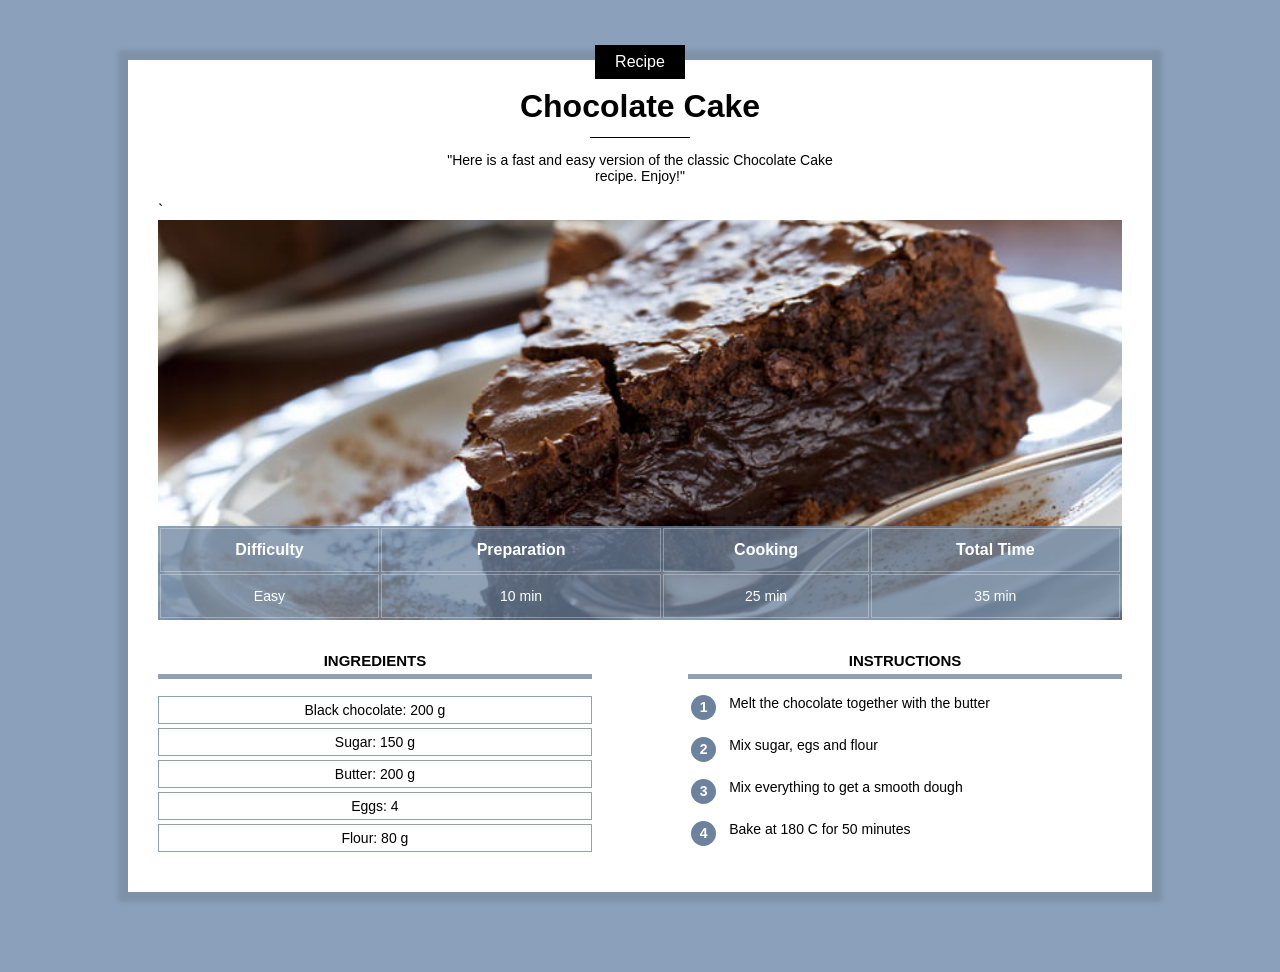
==== index.html @ 1b48994b "Add files via upload" ====
<!DOCTYPE html>

<html lang="en">

<head>
    <title>Chocolate Cake Recipe with CSS</title>
    <meta charset="UTF-8">
    <link rel="stylesheet" href="recipe.css" </head>

<body>
    <div class="content">

        <div class="center category">
            <p class="category">Recipe</p>
        </div>

        <h1>Chocolate Cake</h1>

        <div class="separator"></div>

        <div class="center">
            <p class="description">"Here is a fast and easy version of the classic Chocolate Cake recipe. Enjoy!"</b>
            </p>
        </div>
`
        
        <div class="info">
            <img class="center info" src="cake.jpg">

            <table class="info">
                <tr>
                    <th>Difficulty</th>
                    <th>Preparation</th>
                    <th>Cooking</th>
                    <th>Total Time</th>
                </tr>
                <tr>
                    <td>Easy</td>
                    <td>10 min</td>
                    <td>25 min</td>
                    <td>35 min</td>
                </tr>
            </table>
        </div>
        <!-- the following div doesn't need a class as it is only created to create an extra box for the 2 columns, that can react to the overflow properly. -->
        <div>
        <div class="col1 col">
            <h2>Ingredients</h2>
            <div class="ingredients">
                <p>Black chocolate: 200 g</p>
                <p>Sugar: 150 g</p>
                <p>Butter: 200 g</p>
                <p>Eggs: 4</p>
                <p>Flour: 80 g</p>
            </div>
        </div>

            <div class="col2 col">
                <h2>Instructions</h2>
                <table class="instructions">
                    <tr><td><p class="number">1</p></td class= ><td class="instruction_step">Melt the chocolate together with the butter</td></tr>
                    <tr><td><p class="number">2</p></td class= ><td class="instruction_step">Mix sugar, egs and flour</td></tr>
                    <tr><td><p class="number">3</p></td class= ><td class="instruction_step">Mix everything to get a smooth dough</td></tr>
                    <tr><td><p class="number">4</p></td class= ><td class="instruction_step">Bake at 180 C for 50 minutes</td></tr>
                </table>
            </div>
        </div>
    </div> 

    
</body>

</html>
---- recipe.css ----
* {
    overflow: auto;
}

body {
    background-color: #8BA1BB;
    font-family: Arial;
    margin: 0;
}

div.content {
  
    background-color: white;
    margin: 60px 10% 80px 10%;
    padding: 0px 30px 30px 30px;
    min-width: 350px;
    box-shadow: 0px 0px 5px 10px rgba(0, 0, 0, 0.1);
    overflow: visible;
}

h1 {
    text-align: center;
    margin-top: 5px;
    margin-bottom: 12px;
}

p.description {
    text-align: center;
    max-width: 400px;
    display: inline-block;
    font-size: 14px;
}

.center {
    text-align: center;
    width: 100%;
}

div.category {
    margin-bottom: 0px;
    margin-top: 0px;
    overflow: visible;
}

p.category {
    background-color: black;
    color: white;
    display: inline-block;
    margin-top: -15px;
    margin-bottom: 0px;
    padding: 8px 20px;
    font-size: 16px;
}

div.separator {
    height: 1px;
    width: 100px;
    background-color: black;
    margin-left: auto;
    margin-right: auto;
}

div.info {
    position: relative;
}

img.info {
    display: block;
    max-height: 400px;
    object-fit: cover;
    /*if the image isn't available or takes too long to load,the next 2 lines make sure the page is not pushed together but there is a lightgrey area of 200px filling in where the image is supposed to be*/
    min-height: 200px;
    background-color: lightgray;
}

table.info {
    position: absolute;
    bottom: 0;
    width: 100%;
    color: white;
    background-color: #6C829Dc0;
    height: 80px;
}

table.info td {
    text-align: center;
    height: 40px;
    font-size: 14px;
    border: 1px solid #FFFFFF50;
    border-collapse: collapse;
}

table.info th {
    height: 40px;
    font-size: 16px;
    border: 1px solid #FFFFFF50;
    border-collapse: collapse;
}



div.col {
    width: 45%;
    margin-top: 20px
}

div.col h2 {
    text-align: center;
    text-transform: uppercase;
    font-size: 15px;
    border-bottom: 5px solid #6C829Dc0;
    padding-bottom: 5px;
}


div.ingredients p {
    border: 1px solid #6C829Dc0;
    padding: 5px 0;
    text-align: center;
    font-size: 14px;
    margin-top: 4px;
    margin-bottom: 0px;
}

table.instructions p.number {
    background-color: #6C829D;
    color: white;
    font-size: 14px;
    font-weight: bold;
    width: 25px;
    height: 25px;
    text-align: center;
    padding-top: 4px;
    box-sizing: border-box;
    border-radius: 50%;
    margin: 0;
}

table.instructions td.instruction_step{
    font-size: 14px;
    padding-left: 10px;
    padding-bottom: 10px;
}

table.instructions td{
    vertical-align: top;
}

table.instructions tr{
    height: 40px;       /*there is no min-height inside tables, but this works the same*/
    }

div.col1 {
    display: inline-block;
    margin-right: 10%;
    }

div.col2 {
    float: right;
    overflow: auto;
}
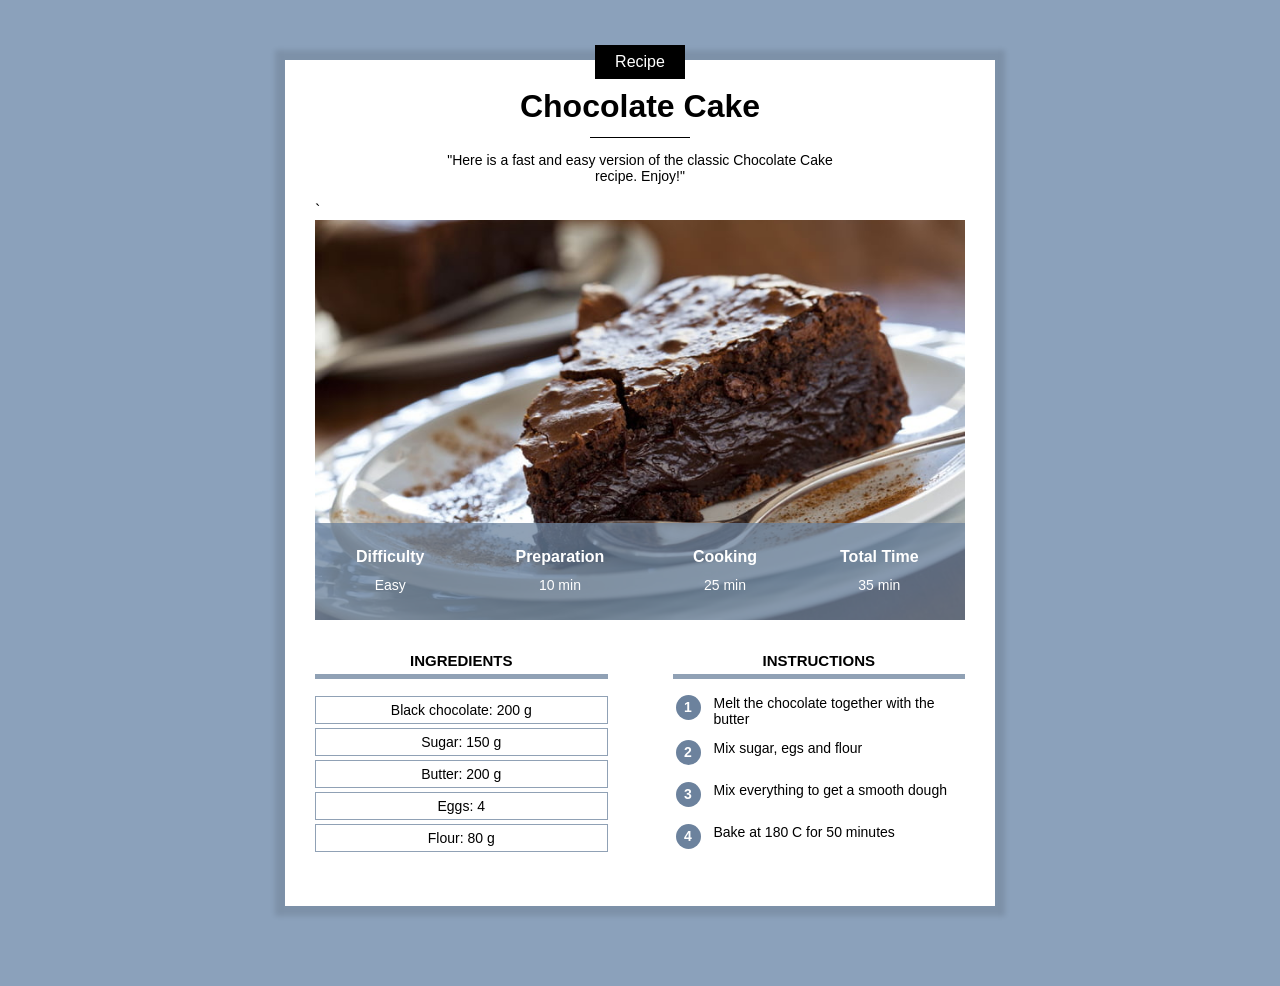
==== commit cabb407b: "Add files via upload" ====
--- a/index.html
+++ b/index.html
@@ -5,6 +5,7 @@
 <head>
     <title>Chocolate Cake Recipe with CSS</title>
     <meta charset="UTF-8">
+    <meta name="viewport" content="width=device-width, initial-scale=1.0">
     <link rel="stylesheet" href="recipe.css" </head>
 
 <body>
--- a/recipe.css
+++ b/recipe.css
@@ -9,11 +9,10 @@
 }
 
 div.content {
-  
     background-color: white;
-    margin: 60px 10% 80px 10%;
-    padding: 0px 30px 30px 30px;
-    min-width: 350px;
+    margin: 40px 8px 40px 8px;
+    padding: 0px 8px 20px 8px;
+    /* min-width: 350px; */
     box-shadow: 0px 0px 5px 10px rgba(0, 0, 0, 0.1);
     overflow: visible;
 }
@@ -79,28 +78,27 @@
     width: 100%;
     color: white;
     background-color: #6C829Dc0;
-    height: 80px;
+    height: 50px;
 }
 
 table.info td {
     text-align: center;
-    height: 40px;
-    font-size: 14px;
-    border: 1px solid #FFFFFF50;
-    border-collapse: collapse;
+    vertical-align: top;
+    font-size: 12px;
+   
 }
 
 table.info th {
-    height: 40px;
-    font-size: 16px;
-    border: 1px solid #FFFFFF50;
-    border-collapse: collapse;
+    vertical-align: bottom;
+    padding-bottom: 8px;
+    font-size: 14px;
+ 
 }
 
 
 
 div.col {
-    width: 45%;
+    width: 100%;
     margin-top: 20px
 }
 
@@ -152,12 +150,60 @@
 
 div.col1 {
     display: inline-block;
-    margin-right: 10%;
+    /* margin-right: 10%; */
+    margin-bottom: 20px;
     }
 
 div.col2 {
-    float: right;
+    /* float: right; */
     overflow: auto;
 }
 
-
+/*@media only screen and(max-width: 768px)  
+max-width is used for mobile devices, min-width for desktop*/ 
+/*whatever is different needs to be defined again, everything else
+can be deleted from copied code*/
+
+/*This is the desktop version, above is the mobile version*/
+@media only screen and (min-width: 768px) {
+    div.content {
+        margin: 60px 10% 80px 10%;
+        padding: 0px 30px 30px 30px;
+        min-width: 350px;
+        }
+
+    table.info {
+        height: 80px;
+        }
+
+    table.info td {
+        height: 40px;
+        font-size: 14px;
+        }
+
+    table.info th {
+        height: 40px;
+        font-size: 16px;
+        } 
+
+    div.col {
+        width: 45%;
+        }
+
+    div.col1 {
+        margin-right: 10%;
+        }
+
+    div.col2 {
+        float: right;
+        }
+}
+
+/*Very large screen: */
+@media only screen and (min-width: 900px) {
+    div.content {
+        margin-left: auto;
+        margin-right: auto;
+        width: 650px;
+        }
+}
